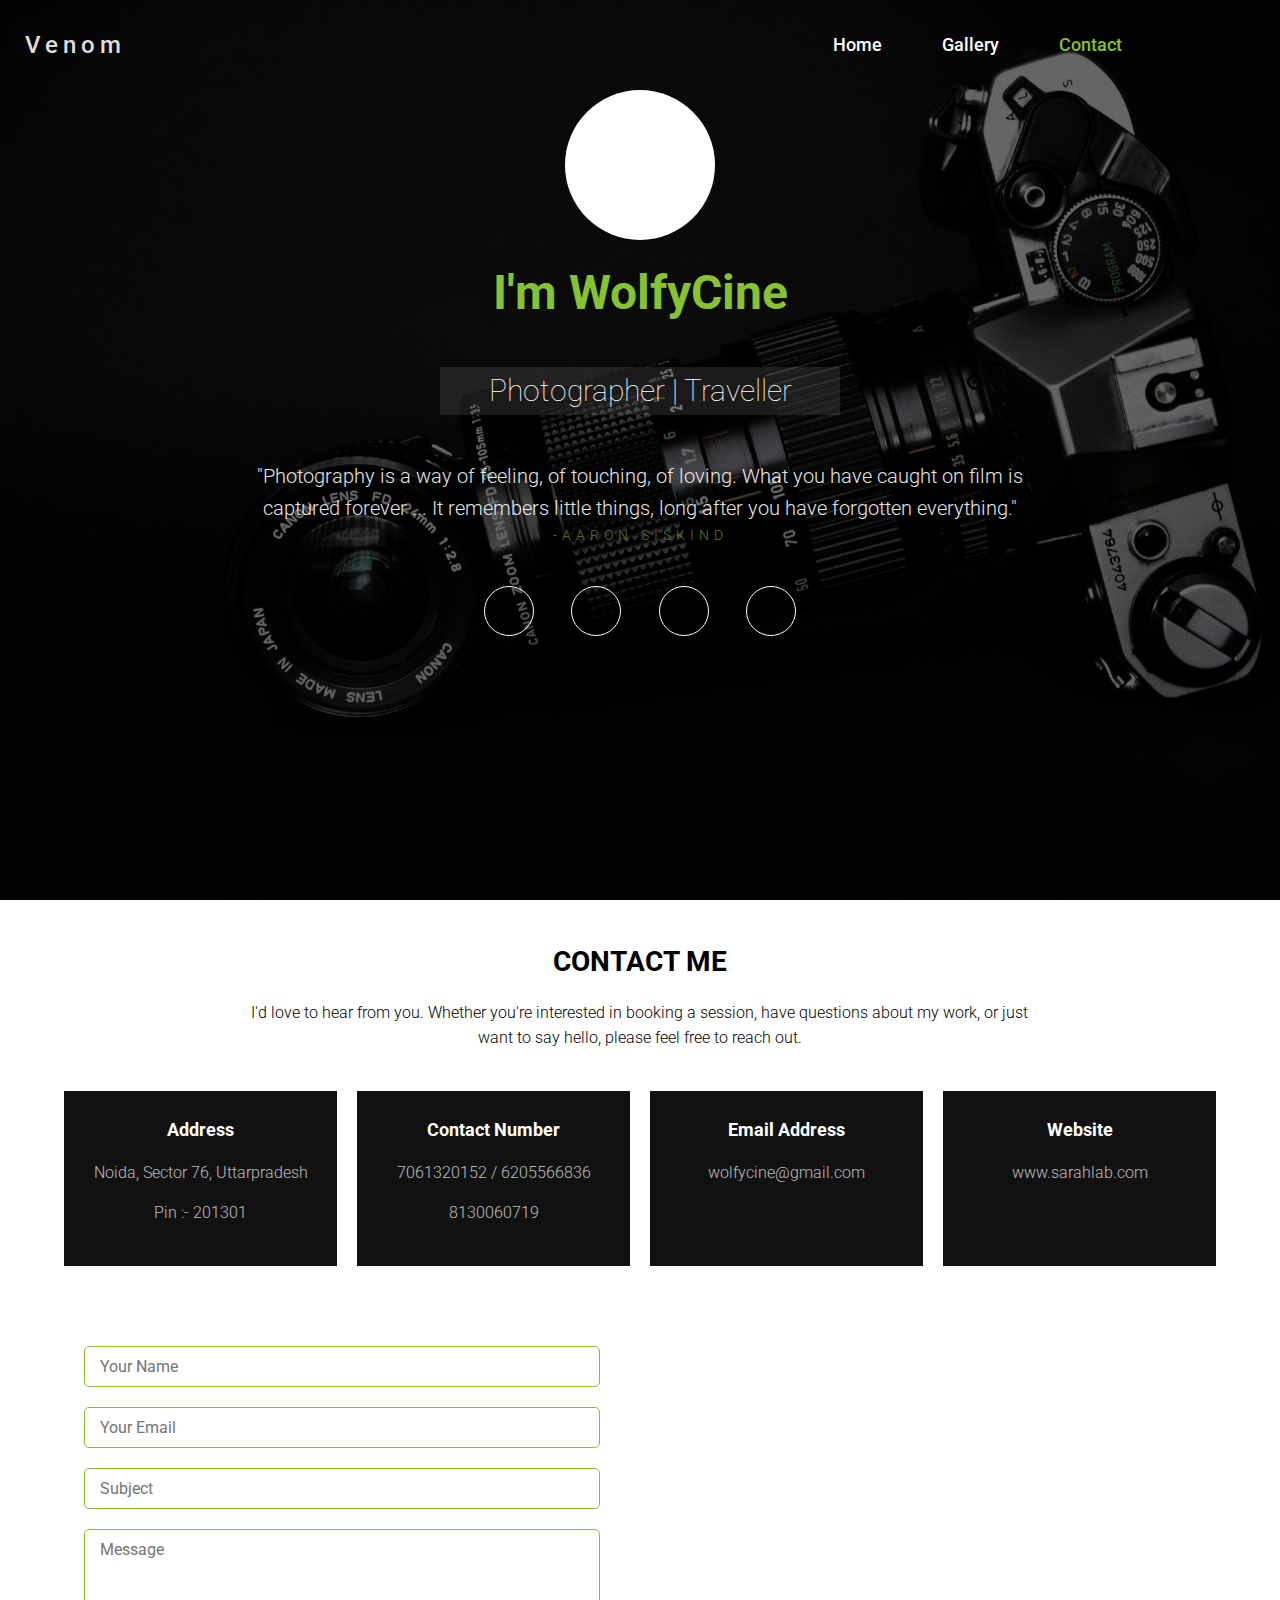
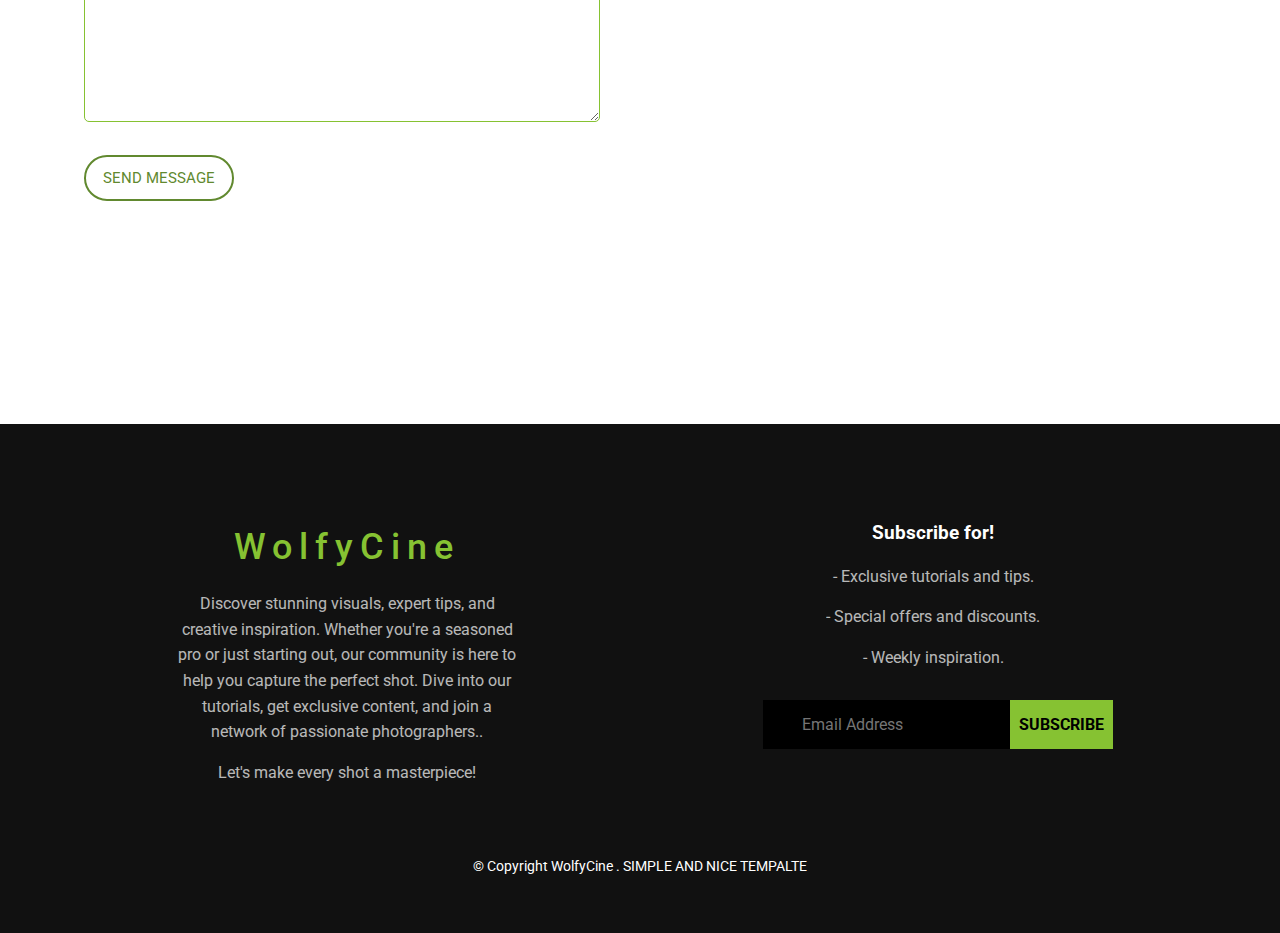
==== contact.html @ 72e67911 "final" ====
<!DOCTYPE html>
<html>
    <head>
        <meta charset="utf-8">
        <meta http-equiv="X-UA-Compatible" content="IE=edge">
        <title>Photography Site</title>
        <meta name = "viewport" content = "width=device-width, intial-scale=1.0">
        <link rel="stylesheet" href="main.css">
        <script src="https://kit.fontawesome.com/dbed6b6114.js" crossorigin="anonymous"></script>
    </head>
    <body>
        
        <!-- header -->
        <header class = "header">
            <div class = "nav-section">
                <div class = "brand-and-navBtn">
                    <span class = "brand-name">
                        Venom
                    </span>
                    <span class = "navBtn flex">
                        <i class = "fas fa-bars"></i>
                    </span>
                </div>

                <!-- navigation menu -->
                <nav class = "top-nav">
                    <ul>
                        <li><a href = "index.html">Home</a></li>
                        <li><a href = "gallery.html">Gallery</a></li>
                        <!-- <li><a href = "blog.html" >Blog</a></li> -->
                        <li><a href = "contact.html" class = "active">Contact</a></li>
                    </ul>
                </nav>
                <span class = "search-icon">
                    <i class = "fas fa-search"></i>
                </span>
            </div>

            <div class = "container about">
                <div class = "about-content">
                    <div class = "about-img flex">
                        <img src ="images/c1.jpg" alt = "photographer img">
                    </div>
                    <h2>I'm WolfyCine</h2>
                    <h3>Photographer | Traveller</h3>
                    <blockquote>
                        "Photography is a way of feeling, of touching, of loving. What you have caught on film is captured forever ... It remembers little things, long after you have forgotten everything."
                        <span>-Aaron Siskind</span>
                    </blockquote>
                </div>

                <div class = "social-icons">
                    <ul>
                        <li>
                            <a href = "#"><i class = "fab fa-facebook"></i></a>
                        </li>
                        <li>
                            <a href = "#"><i class = "fab fa-twitter"></i></a>
                        </li>
                        <li>
                            <a href = "https://www.instagram.com/wolfycine/"><i class = "fab fa-instagram"></i></a>
                        </li>
                        <li>
                            <a href = "https://pin.it/3IW71ptTA"><i class = "fab fa-pinterest"></i></a>
                        </li>
                    </ul>
                </div>
            </div>
        </header>
        <!-- end of header -->

        <!-- main -->
        <section class = "section-five">
            <div class = "container">
                <div class = "contact-top">
                    <h3>CONTACT ME</h3>
                    <p> I'd love to hear from you. Whether you're interested in booking a session, have questions about my work, or just want to say hello, please feel free to reach out.</p>
                </div>

                <div class = "contact-middle">
                    <div>
                        <span class = "contact-icon">
                            <i class = "fas fa-map-signs"></i>
                        </span>
                        <span>Address</span>
                        <p>Noida, Sector 76, Uttarpradesh</p>
                        <p>Pin :- 201301</p>
                    </div>

                    <div>
                        <span class = "contact-icon">
                            <i class = "fas fa-phone"></i>
                        </span>
                        <span>Contact Number</span>
                        <p>7061320152 / 6205566836</p>
                        <p>8130060719</p>
                    </div>

                    <div>
                        <span class = "contact-icon">
                            <i class = "fas fa-paper-plane"></i>
                        </span>
                        <span>Email Address</span>
                        <p>wolfycine@gmail.com</p>
                    </div>

                    <div>
                        <span class = "contact-icon">
                            <i class = "fas fa-globe"></i>
                        </span>
                        <span>Website</span>
                        <p>www.sarahlab.com</p>
                    </div>
                </div>

                <div class = "contact-bottom">
                    <form class = "form" action="https://api.web3forms.com/submit" method="POST">
                        
                        <input type="hidden" name="access_key" value="YOUR_ACCESS_KEY_HERE">
                        <input type = "text" placeholder="Your Name">
                        <input type = "email" placeholder="Your Email">
                        <input type = "text" placeholder="Subject">
                        <textarea rows = "9" placeholder="Message"></textarea>
                        <input type = "submit" class = "btn" value = "Send Message">
                    </form>

                    <!-- Map -->
                    <div>
                        <iframe src="https://www.google.com/maps/embed?pb=!1m18!1m12!1m3!1d6509916.01527587!2d-123.79730890241156!3d37.18431437946637!2m3!1f0!2f0!3f0!3m2!1i1024!2i768!4f13.1!3m3!1m2!1s0x808fb9fe5f285e3d%3A0x8b5109a227086f55!2sCalifornia%2C%20USA!5e0!3m2!1sen!2snp!4v1595133867574!5m2!1sen!2snp" width="100%" height="600px" frameborder="0" style="border:0;" allowfullscreen="" aria-hidden="false" tabindex="0"></iframe>
                    </div>
                </div>
            </div>
        </section>
        <!-- end of main -->


        <!-- footer -->
        <footer class = "footer">
            <div class = "footer-container container">
                <div>
                    <h2>WolfyCine</h2>
                    <p>Discover stunning visuals, expert tips, and creative inspiration. Whether you're a seasoned pro or just starting out, our community is here to help you capture the perfect shot. Dive into our tutorials, get exclusive content, and join a network of passionate photographers..</p>
                    <p>Let's make every shot a masterpiece!</p>
                </div>
                <div>
                    <h3>Subscribe for!</h3>
                    <p>- Exclusive tutorials and tips.</p>
                    <p>- Special offers and discounts.</p>
                    <p>- Weekly inspiration.</p>

                    <div class = "subs">
                        <i class = "fas fa-envelope"></i>
                        <input type = "email" id = "email" placeholder="Email Address">
                        <button type = "submit">SUBSCRIBE</button>
                    </div>
                </div>
            </div>
            <p>&copy; Copyright WolfyCine . SIMPLE AND NICE TEMPALTE</p>
        </footer>
        <!-- end of footer -->
        

        <script src="script.js"></script>
    </body>
</html>
---- main.css ----
@import url('https://fonts.googleapis.com/css2?family=Roboto:wght@100;300;400;500;700;900&display=swap');

:root{
    --white: #ddd;
    --dark: #111;
    --darkGrey: #474b4f;
    --lightGrey: #6b6e70;
    --lightGreen: #86c232;
    --darkGreen: #61892f;
    --transition: all 0.5s ease;
}
*{
    padding: 0;
    margin: 0;
    box-sizing: border-box;
    font-family: 'Roboto', sans-serif;
}
body{
    line-height: 1.6;
}
img{
    width: 100%;
    display: block;
}
ul li{
    list-style: none;
}
a{
    text-decoration: none;
    color: #000;
}
h1, h2, h3, h4, h5, h6, p{
    margin: 15px 0;
}

/********************** Utility Classes *******************/
.flex{
    display: flex;
    justify-content: center;
    align-items: center;
}
.container{
    width: 90vw;
    margin: 0 auto;
}
.btn{
    background: var(--darkGreen);
    border: none;
    display: block;
    width: 150px;
    text-align: center;
    color: var(--darkGreen);
    text-transform: uppercase;
    background: transparent;
    font-size: 15px;
    padding: 12px;
    border: 2px solid var(--darkGreen);
    border-radius: 25px;
    margin: 15px 0;
    transition: var(--transition);
}
.btn:hover{
    background: var(--darkGreen);
    color: #fff;
}
.active{
    color: var(--lightGreen)!important;
}

/**************** end of Utility Classes *******************/

/********************** Header styling *********************/

.header{
    min-height: 100vh;
    background: linear-gradient(rgba(0, 0, 0, 0.6), rgba(0, 0, 0, 0.6)), url("images/header.jpg") center/cover no-repeat;
    color: #fff;
}
.top-nav a{
    color: #fff;
}
.brand-and-navBtn{
    background: #000;
    position: relative;
    z-index: 999;
    height: 90px;
    display: flex;
    justify-content: space-between;
    align-items: center;
    font-weight: 500;
    font-size: 24px;
    padding: 15px 25px;
    color: var(--white);
}
.brand-name{
    letter-spacing: 5px;
    cursor: pointer;
}
.navBtn{
    width: 40px;
    height: 40px;
    border: 1px solid var(--white);
    cursor: pointer;
}
.navBtn:hover{
    background: #fff;
    color: #000;
    transition: var(--transition);
}
.top-nav{
    background: #000;
    transform: translateY(-600px);
    transition: var(--transition);
}
.showNav{
    transform: translateY(0);
}
.search-icon{
    display: none;
}
.top-nav ul li{
    padding: 10px 0;
}
.top-nav ul a{
    position: relative;
    font-weight: 500;
    font-size: 18px;
    text-align: center;
    display: block;
}
.top-nav ul a::after{
    content: "";
    height: 2px;
    background: var(--lightGreen);
    position: absolute;
    bottom: -5px;
    left: 50%;
    transform: translateX(-50%);
    width: 0;
    transition: var(--transition);
}
.top-nav ul a:hover::after{
    width: 100px;
}
.about{
    margin-top: -160px;
}
.about-content img{
    width: 140px;
    height: 140px;
    border-radius: 50%;
}
.about-img{
    background: #fff;
    width: 150px;
    height: 150px;
    margin: 0 auto;
    border-radius: 80%;
}
.about-content h2{
    font-size: 48px;
    text-align: center;
    margin-bottom: 35px;
    color: var(--lightGreen);
}
.about-content h3{
    color: #fff;
    font-size: 30px;
    font-weight: 100;
    background: rgba(255, 255, 255, 0.1);
    width: 400px;
    margin: 35px auto;
    text-align: center;
}
blockquote{
    font-size: 20px;
    font-weight: 300;
    opacity: 0.9;
    width: 60vw;
    margin: 45px auto 15px auto;
    text-align: center;
}
blockquote span{
    font-size: 14px;
    text-transform: uppercase;
    color: var(--darkGreen);
    font-weight: 300;
    letter-spacing: 5px;
    display: block;
}
.social-icons{
    width: 350px;
    margin: 40px auto 0 auto;
    padding-bottom: 30px;
}
.social-icons ul a{
    color: #fff;
    font-size: 30px;
    display: block;
    width: 50px;
    height: 50px;
    border: 1px solid #fff;
    border-radius: 50%;
    display: flex;
    justify-content: center;
    align-items: center;
    transition: var(--transition);
}
.social-icons ul{
    display: flex;
    justify-content: space-around;
}
.social-icons ul a:hover{
    background: var(--lightGreen);
    border-color: var(--lightGreen);
}

/********************* End of Header ***********************/

/*********************** Main section ********************/

/**************** index.html *************/

/* section one */
.section-one{
    margin: 40px 0;
    min-height: 100vh;
}
.sec-one-left{
    height: 100vh;
    background: url("images/main1.jpg") center/cover no-repeat;
    box-shadow: 0px 0px 14px -1px rgba(0, 0, 0, 0.75);
    -webkit-box-shadow: 0px 0px 14px -1px rgba(0, 0, 0, 0.75);
    -moz-box-shadow: 0px 0px 14px -1px rgba(0, 0, 0, 0.75);
}
.sec-one-left div{
    color: #fff;
    height: 100%;
    display: flex;
    flex-direction: column;
    justify-content: flex-end;
    padding: 30px;
}
.sec-one-left div h3{
    font-size: 28px;
    opacity: 0.9;
}
.sec-one-left div p{
    font-weight: 300;
    opacity: 0.8;
}
.sec-one-right h3{
    color: var(--lightGrey);
}
.sec-one-right >h3{
    text-align: center;
}
.sec-one-right p{
    opacity: 0.9;
    font-weight: 300;
}
.work-content{
    margin: 50px 0;
}
.work-imgs{
    display: grid;
    grid-template-columns: repeat(2, 1fr);
    grid-column-gap: 20px;
}
.work-img-1{
    background: linear-gradient(rgba(0, 0, 0, 0), rgba(0, 0, 0, 0.6)), url("images/team1.jpg") center/cover no-repeat;
    height: 400px;
    transition: var(--transition);
}
.work-img-2{
    background: linear-gradient(rgba(0, 0, 0, 0), rgba(0, 0, 0, 0.6)), url("images/team2.jpg") center/cover no-repeat;
    height: 400px;
    transition: var(--transition);
}
.work-imgs div:hover{
    box-shadow: 0 0 8px #000;
    -webkit-box-shadow: 0 0 8px #000;
    -moz-box-shadow: 0 0 8px #000;
}


/* section two */
.section-two{
    margin: 40px 0;
}
.section-two h2{
    text-align: center;
    font-size: 40px;
}
.section-two a{
    color: var(--darkGrey);
    text-align: center;
    align-items: center;
    display: block;
    font-size: 20px;
    margin-bottom: 30px;
}
.section-two span {
    text-align: center;
    justify-content: center;
    
}
.insta-imgs{
    display: grid;
    grid-template-columns: repeat(2, 1fr);
}
.insta-imgs > div{
    position: relative;
}
.icon-overlay{
    position: absolute;
    color: #fff;
    top: 0;
    left: 0;
    width: 100%;
    height: 100%;
    font-size: 50px;
    background: rgba(134, 194, 50, 0.4);
    opacity: 0;
    transition: var(--transition);
}
.insta-imgs > div:hover .icon-overlay{
    opacity: 1;
}

/************* end of index.html ***********/



/**************** gallery.html ***************/

/* section three */
.section-three{
    margin: 40px 0;
}
.single-img{
    position: relative;
    margin: 10px;
    
}
.single-img-content{
    position: absolute;
    bottom: 0;
    left: 0;
    right: 0;
    color: #fff;
    padding: 5px 30px;
    background: rgba(0, 0, 0, 0.7);
}
.single-img-content h3{
    font-size: 18px;
    font-weight: 300;
    text-transform: uppercase;
}

/************** end of gallery.html ***********/



/****************** blog.html ****************/

/* section four */
.section-four{
    margin: 40px 0;
}
.blog{
    margin: 40px 0;
}
.blog-content{
    padding: 25px;
    background: #f7f7f7;
}
.blog span{
    display: block;
}
.badge{
    background: var(--lightGreen);
    width: 140px;
    border-radius: 5px;
    padding: 5px 0;
    color: #fff;
    text-align: center;
    margin-bottom: 8px;
}
.misc-info{
    font-size: 14px;
    color: var(--dark);
    margin-top: 16px;
}
.blog-title{
    font-size: 20px;
    font-weight: 900;
}
.blog-text{
    font-weight: 300;
}

/*************** end of blog.html ***********/



/*************** contact.html **************/

/* section five */
.section-five{
    margin: 40px 0;
}
.section-five .container div{
    margin: 20px 0;
}
.contact-top{
    text-align: center;
}
.contact-top h3{
    font-size: 28px;
}
.contact-top p{
    font-weight: 300;
    width: 70%;
    margin: 0 auto;
}
.contact-middle div{
    text-align: center;
    padding: 25px 0;
    background: var(--dark);
    color: #fff;
}
.contact-middle div span{
    display: block;
}
.contact-icon{
    font-size: 30px;
}
.contact-middle div span:nth-child(2){
    font-size: 18px;
    font-weight: bold;
}
.contact-middle div p{
    font-weight: 300;
    opacity: 0.7;
}
.contact-bottom{
    margin-top: 50px!important;
}
.form input[type = "text"], .form input[type = "email"], .form textarea{
    width: 100%;
    font-size: 16px;
    padding: 10px 15px;
    margin: 10px 0;
    border: 1px solid var(--lightGreen);
    outline: none;
    border-radius: 5px;
}
.contact-bottom .form{
    padding: 0 20px;
}

/************** end of contact.html **********/



/******************* Footer Styling *****************/

.footer{
    background: var(--dark);
    color: #fff;
    padding: 40px 0;
    text-align: center;
}
.footer-container > div{
    margin: 40px 0;
}
.footer-container h2{
    color: var(--lightGreen);
    font-size: 36px;
    font-weight: 500;
    letter-spacing: 7px;
}
.footer-container p{
    opacity: 0.7;
}
.subs{
    background: #000;
    width: 350px;
    display: flex;
    justify-content: space-between;
    align-items: center;
    margin: 30px auto;
}
.subs i{
    font-size: 26px;
    flex: 10%;
    display: block;
}
.subs input{
    flex: 60%;
    background: transparent;
    border: none;
    font-size: 16px;
    padding: 0 5px;
    outline: 0;
    color: #fff;
}
.subs button{
    flex: 30%;
    font-size: 16px;
    padding: 15px 0;
    font-weight: bold;
    background: var(--lightGreen);
    border: none;
    transition: var(--transition);
    cursor: pointer;
}
.subs button:hover{
    color: #fff;
}
.footer > p{
    text-align: center;
    font-size: 14px;
}

/******************* end of footer ****************/



/***************** Media Queries *****************/

@media screen and (min-width: 678px){
    /* section five */
    .contact-middle{
        display: grid;
        grid-template-columns: repeat(2, 1fr);
        grid-column-gap: 20px;
    }
}

@media screen and (min-width: 800px){
    /* section two */
    .insta-imgs{
        grid-template-columns: repeat(4, 1fr);
    }

    /* section three */
    .gallery{
        display: grid;
        grid-template-columns: repeat(2, 1fr);
    }

    /* section four */
    .blog-wrapper-sm{
        display: grid;
        grid-template-columns: repeat(2, 1fr);
        grid-gap: 20px;
    }
    
}

@media screen and (min-width: 992px){
    /* header & footer */
    .nav-section{
        display: flex;
        justify-content: space-between;
    }
    .navBtn{
        display: none;
    }
    .brand-and-navBtn{
        flex: 0 0 10%;
        background: none;
    }
    .top-nav{
        flex: 0 1 80%;
        display: flex;
        justify-content: flex-end;
        align-items: center;
        transition: transform 0s ease;
        transform: translateY(0);
        background: transparent;
    }
    .top-nav ul{
        display: flex;
    }
    .top-nav ul li{
        margin-right: 30px;
        margin-left: 30px;
    }
    .about{
        margin-top: 0;
    }
    .search-icon{
        flex: 0 0 10%;
        display: block;
        display: flex;
        justify-content: center;
        align-items: center;
        font-size: 24px;
        cursor: pointer;
        transition: var(--transition);
    }
    .search-icon i:hover{
        transform: scale(1.2);
    }

    /* section five */
    .contact-middle{
        grid-template-columns: repeat(4, 1fr);
    }
    .contact-bottom{
        display: grid;
        grid-template-columns: repeat(2, 1fr);
        grid-column-gap: 40px;
    }
}


@media screen and (min-width: 1000px){
    /* section one */
    .section-one .container{
        display: grid;
        grid-template-columns: repeat(2, 1fr);
        grid-column-gap: 50px;
    }
    .sec-one-left{
        align-self: center;
    }
    .work-content{
        margin-top: 0;
    }
    .sec-one-left{
        height: 100%;
    }

    /* section four */
    .blog-wrapper-lg{
        display: grid;
        grid-template-columns: repeat(2, 1fr);
        grid-gap: 20px;
    }

    /* footer */
    .footer-container{
        display: grid;
        grid-template-columns: repeat(2, 1fr);
        grid-gap: 20px;
    }
}

@media screen and (min-width: 1200px){
    /* footer */
    .footer-container > div{
        width: 60%;
        margin-left: auto;
        margin-right: auto;
    }

    /* section three */
    .gallery{
        grid-template-columns: repeat(3, 1fr);
    }
}

@media screen and (min-width: 1400px){
    /* section four */
    .blog-wrapper-sm{
        grid-template-columns: repeat(4, 1fr);
    }
}

/*************** extra small sized screen ******************/

@media screen and (max-width: 500px){
    /* overall styling */
    .header{
        padding-bottom: 30px;
    }
    .social-icons{
        display: none;
    }
    .about-content h3{
        width: 100%;
    }
    .about-content blockquote{
        font-size: 16px;
        width: 100%;
    }
    .subs{
        width: 280px;
    }
    .subs i{
        display: none;
    }
    .subs input{
        width: 100%;
    }
    .subs button{
        padding-left: 8px;
        padding-right: 8px;
    }
    h2{
        font-size: 30px!important;
    }
    h3{
        font-size: 20px!important;
    }
    p{
        font-size: 15px;
    }
    .btn{
        font-size: 14px;
        padding: 8px 0;
    }
    .work-imgs{
        grid-template-columns: 1fr;
        grid-row-gap: 20px;
    }
}
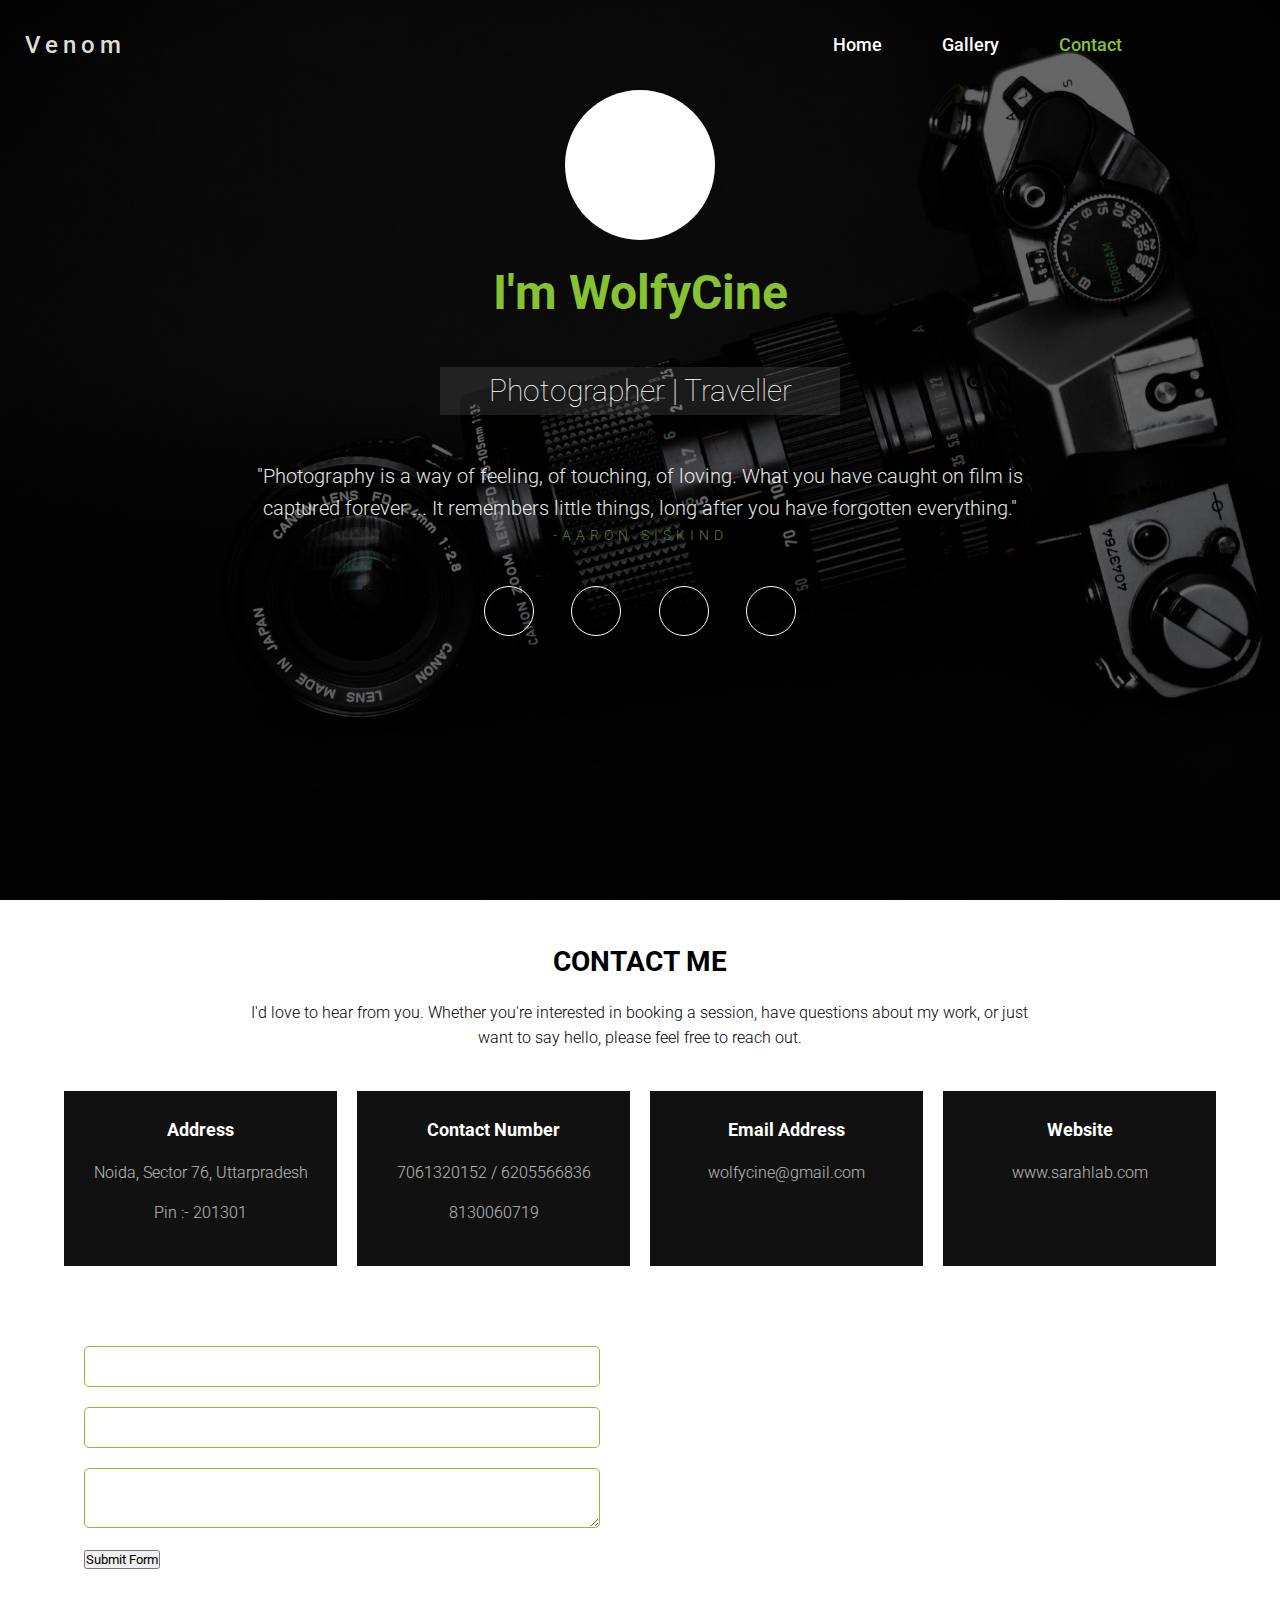
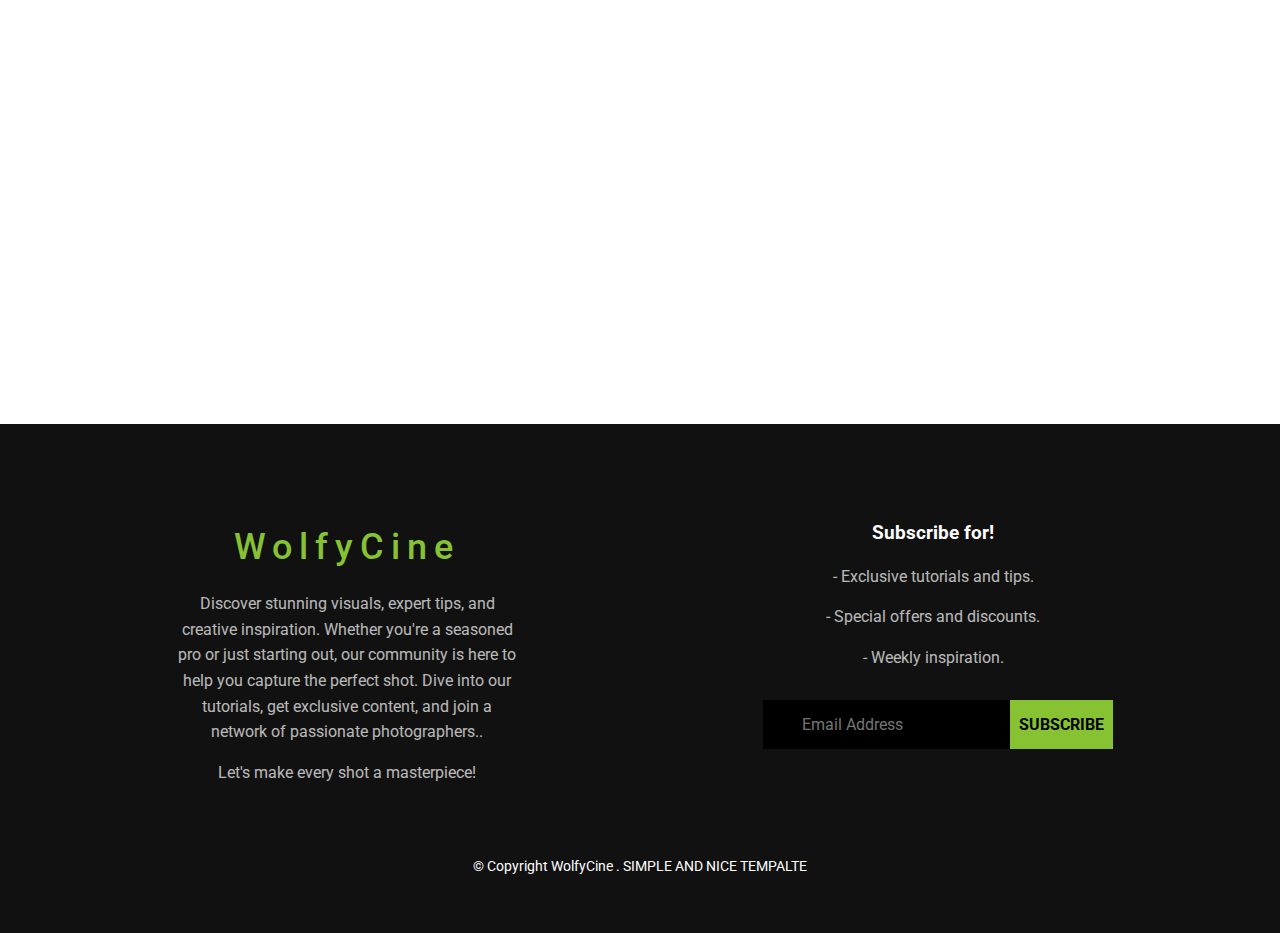
==== commit f78c6b93: "contact" ====
--- a/contact.html
+++ b/contact.html
@@ -116,13 +116,13 @@
                 <div class = "contact-bottom">
                     <form class = "form" action="https://api.web3forms.com/submit" method="POST">
                         
-                        <input type="hidden" name="access_key" value="YOUR_ACCESS_KEY_HERE">
-                        <input type = "text" placeholder="Your Name">
-                        <input type = "email" placeholder="Your Email">
-                        <input type = "text" placeholder="Subject">
-                        <textarea rows = "9" placeholder="Message"></textarea>
-                        <input type = "submit" class = "btn" value = "Send Message">
-                    </form>
+                        <input type="hidden" name="access_key" value="c81361a3-c521-46eb-b68b-7cc81678bf8f">
+
+                        <input type="text" name="name" required>
+                        <input type="email" name="email" required>
+                        <textarea name="message" required></textarea>
+                        <button type="submit">Submit Form</button>
+                                        </form>
 
                     <!-- Map -->
                     <div>
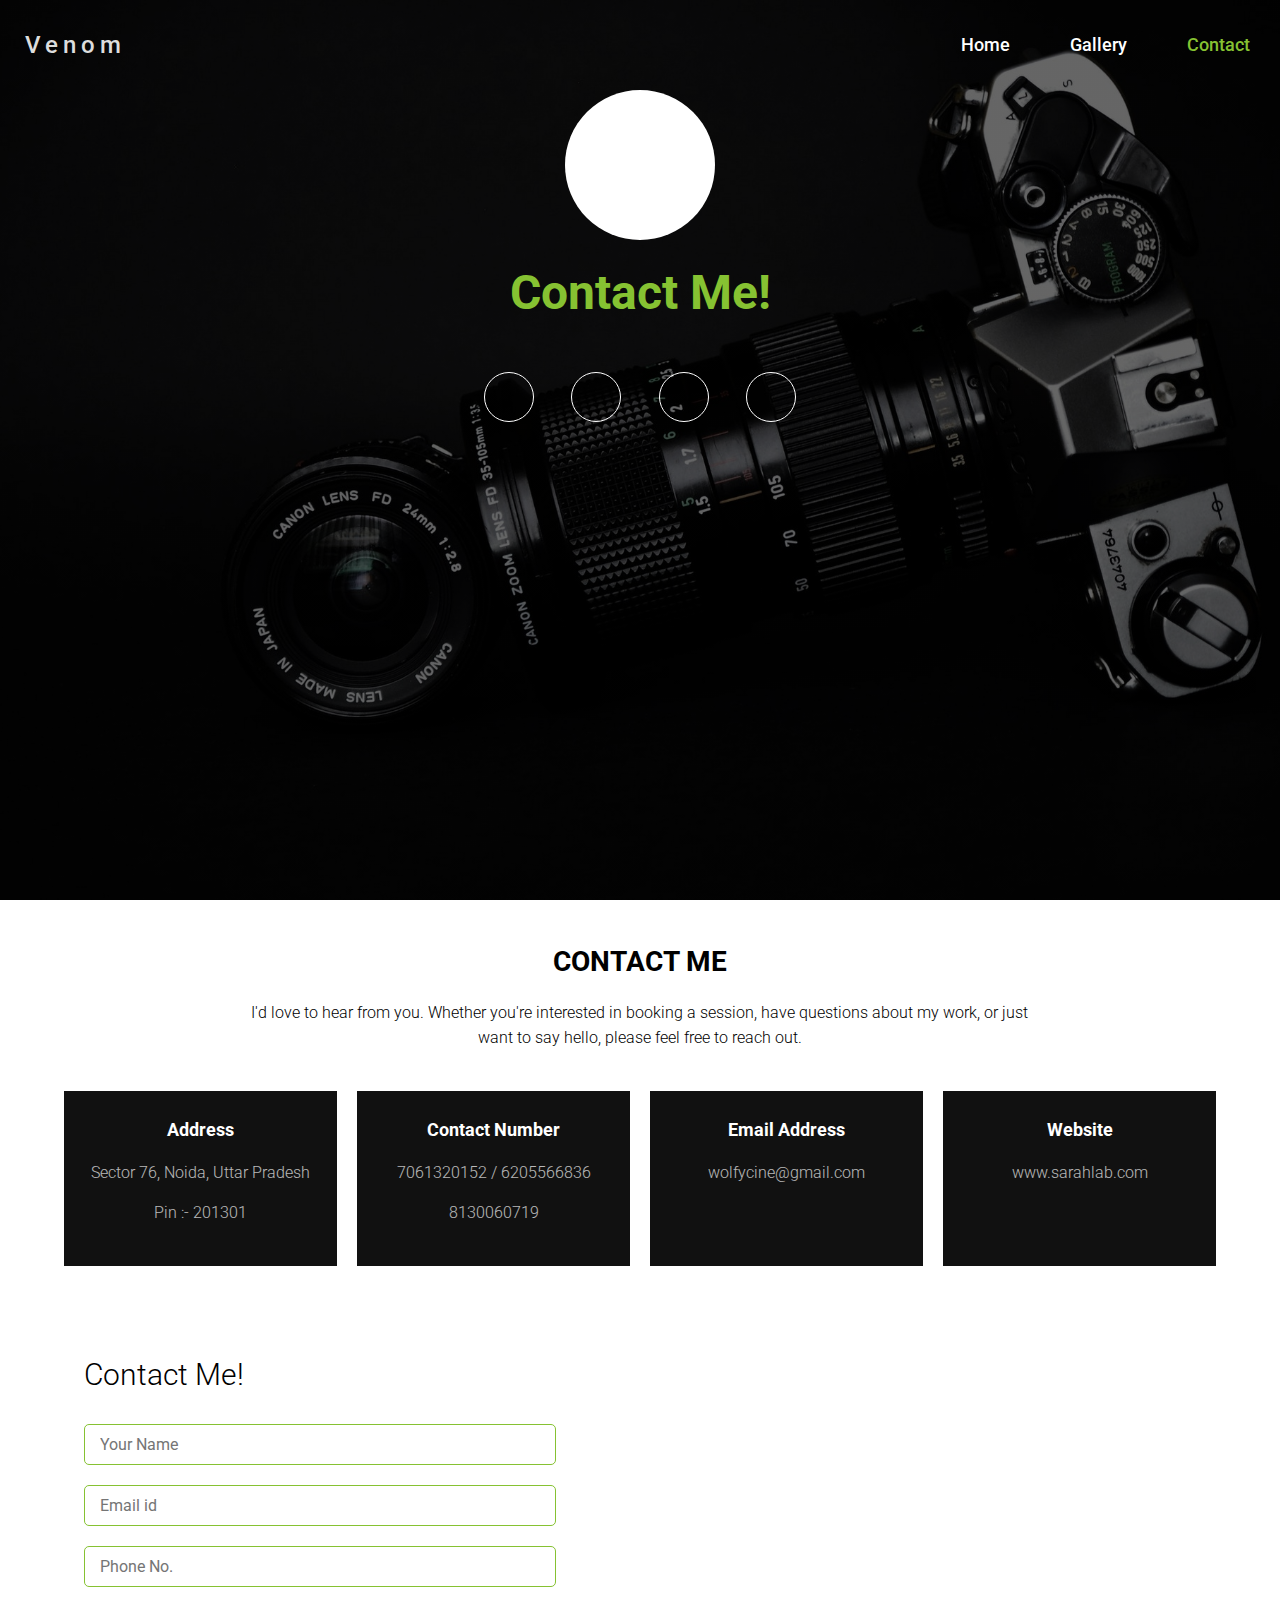
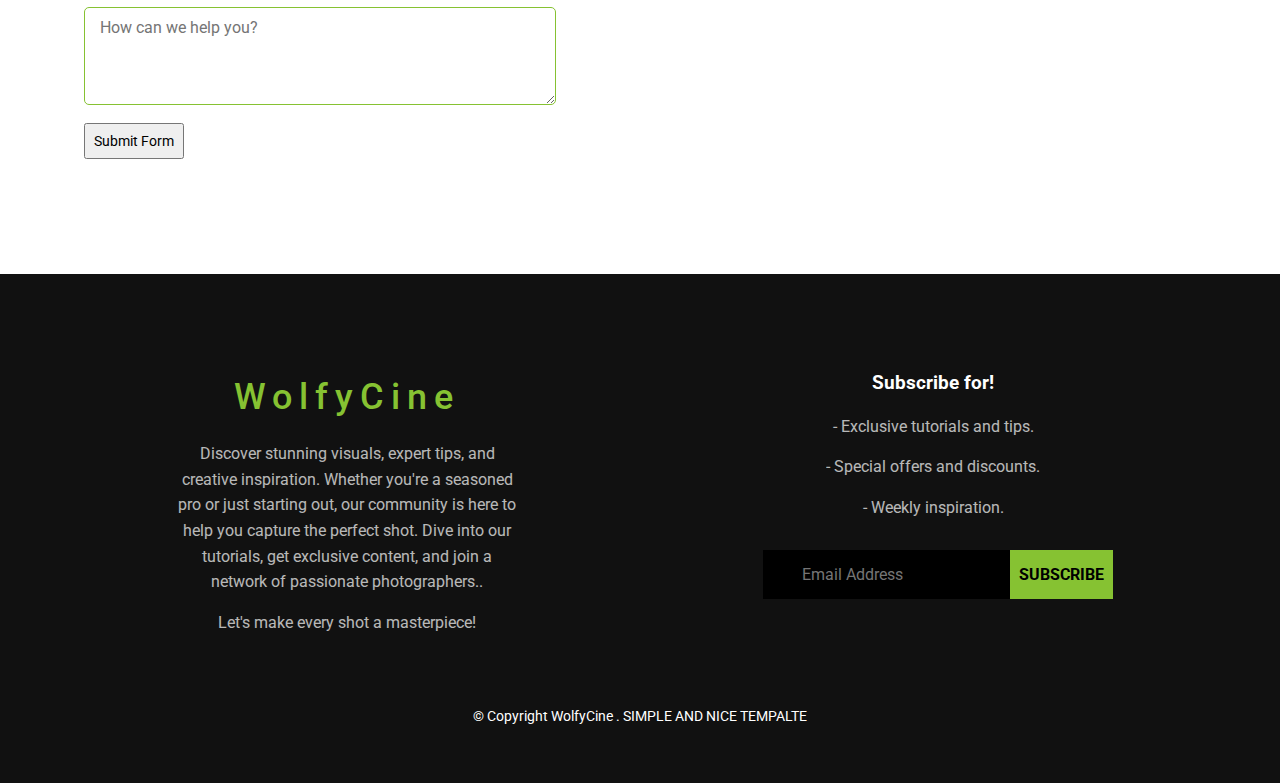
==== commit 91ef4094: "Contact" ====
--- a/contact.html
+++ b/contact.html
@@ -3,8 +3,13 @@
     <head>
         <meta charset="utf-8">
         <meta http-equiv="X-UA-Compatible" content="IE=edge">
-        <title>Photography Site</title>
+        <title>WolfyCine
+        </title>
         <meta name = "viewport" content = "width=device-width, intial-scale=1.0">
+        <link rel="apple-touch-icon" sizes="180x180" href="images/icons/apple-touch-icon.png">
+        <link rel="icon" type="image/png" sizes="32x32" href="images/icons/favicon-32x32.png">
+        <link rel="icon" type="image/png" sizes="16x16" href="images/icons/favicon-16x16.png">
+        <link rel="manifest" href="images/icons/site.webmanifest">
         <link rel="stylesheet" href="main.css">
         <script src="https://kit.fontawesome.com/dbed6b6114.js" crossorigin="anonymous"></script>
     </head>
@@ -31,9 +36,7 @@
                         <li><a href = "contact.html" class = "active">Contact</a></li>
                     </ul>
                 </nav>
-                <span class = "search-icon">
-                    <i class = "fas fa-search"></i>
-                </span>
+                
             </div>
 
             <div class = "container about">
@@ -41,12 +44,8 @@
                     <div class = "about-img flex">
                         <img src ="images/c1.jpg" alt = "photographer img">
                     </div>
-                    <h2>I'm WolfyCine</h2>
-                    <h3>Photographer | Traveller</h3>
-                    <blockquote>
-                        "Photography is a way of feeling, of touching, of loving. What you have caught on film is captured forever ... It remembers little things, long after you have forgotten everything."
-                        <span>-Aaron Siskind</span>
-                    </blockquote>
+                    <h2>Contact Me!</h2>
+                    
                 </div>
 
                 <div class = "social-icons">
@@ -83,7 +82,7 @@
                             <i class = "fas fa-map-signs"></i>
                         </span>
                         <span>Address</span>
-                        <p>Noida, Sector 76, Uttarpradesh</p>
+                        <p>Sector 76, Noida, Uttar Pradesh</p>
                         <p>Pin :- 201301</p>
                     </div>
 
@@ -117,16 +116,17 @@
                     <form class = "form" action="https://api.web3forms.com/submit" method="POST">
                         
                         <input type="hidden" name="access_key" value="c81361a3-c521-46eb-b68b-7cc81678bf8f">
-
-                        <input type="text" name="name" required>
-                        <input type="email" name="email" required>
-                        <textarea name="message" required></textarea>
+                        <h1>Contact Me!</h1>
+                        <input type="text" id="name" name="name" placeholder="Your Name" required>
+                        <input type="email" id="email" name="email" placeholder="Email id" required>
+                        <input type="text" id="phone" name="phone" placeholder="Phone No." required>
+                        <textarea id="message" name="message" rows="4" placeholder="How can we help you?"></textarea>
                         <button type="submit">Submit Form</button>
-                                        </form>
+                    </form>
 
                     <!-- Map -->
                     <div>
-                        <iframe src="https://www.google.com/maps/embed?pb=!1m18!1m12!1m3!1d6509916.01527587!2d-123.79730890241156!3d37.18431437946637!2m3!1f0!2f0!3f0!3m2!1i1024!2i768!4f13.1!3m3!1m2!1s0x808fb9fe5f285e3d%3A0x8b5109a227086f55!2sCalifornia%2C%20USA!5e0!3m2!1sen!2snp!4v1595133867574!5m2!1sen!2snp" width="100%" height="600px" frameborder="0" style="border:0;" allowfullscreen="" aria-hidden="false" tabindex="0"></iframe>
+                        <iframe src="https://www.google.com/maps/embed?pb=!1m18!1m12!1m3!1d3401.9242748170204!2d77.37851029817978!3d28.567048220430415!2m3!1f0!2f0!3f0!3m2!1i1024!2i768!4f13.1!3m3!1m2!1s0x390cef5c00646f21%3A0x190bf6e9b5f28394!2sSethi%20Max%20Royal%20Sector%2076%20Noida!5e1!3m2!1sen!2sin!4v1722886567699!5m2!1sen!2sin" width="600" height="450" style="border:0;" allowfullscreen="" loading="lazy" referrerpolicy="no-referrer-when-downgrade"></iframe>
                     </div>
                 </div>
             </div>
--- a/main.css
+++ b/main.css
@@ -447,6 +447,14 @@
 .contact-bottom{
     margin-top: 50px!important;
 }
+
+.contact-bottom h1{
+    font-size: 30px;
+    font-weight: 300;
+    align-item: center;
+    justify-content: center;
+}
+
 .form input[type = "text"], .form input[type = "email"], .form textarea{
     width: 100%;
     font-size: 16px;
@@ -458,6 +466,11 @@
 }
 .contact-bottom .form{
     padding: 0 20px;
+}
+
+.contact-bottom button {
+    font-size: 0.85rem;
+    padding: 0.5rem;
 }
 
 /************** end of contact.html **********/
